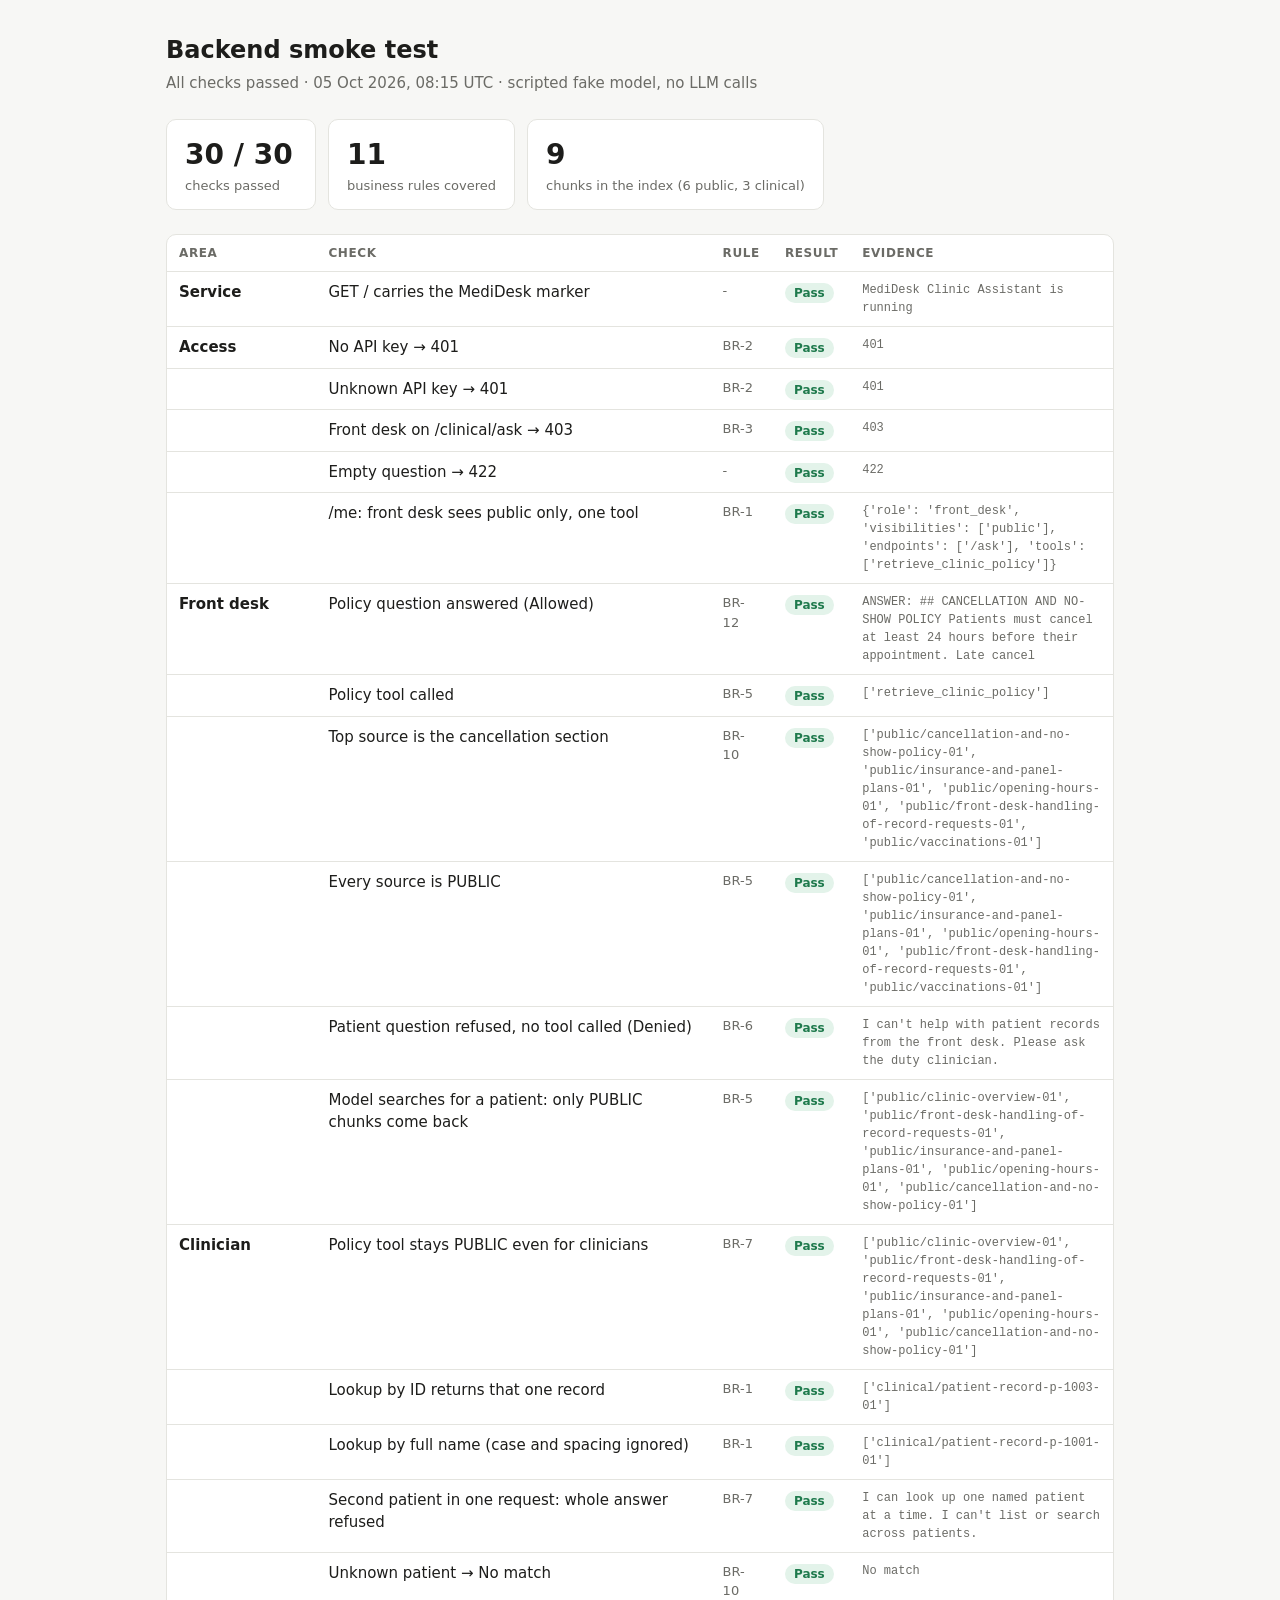
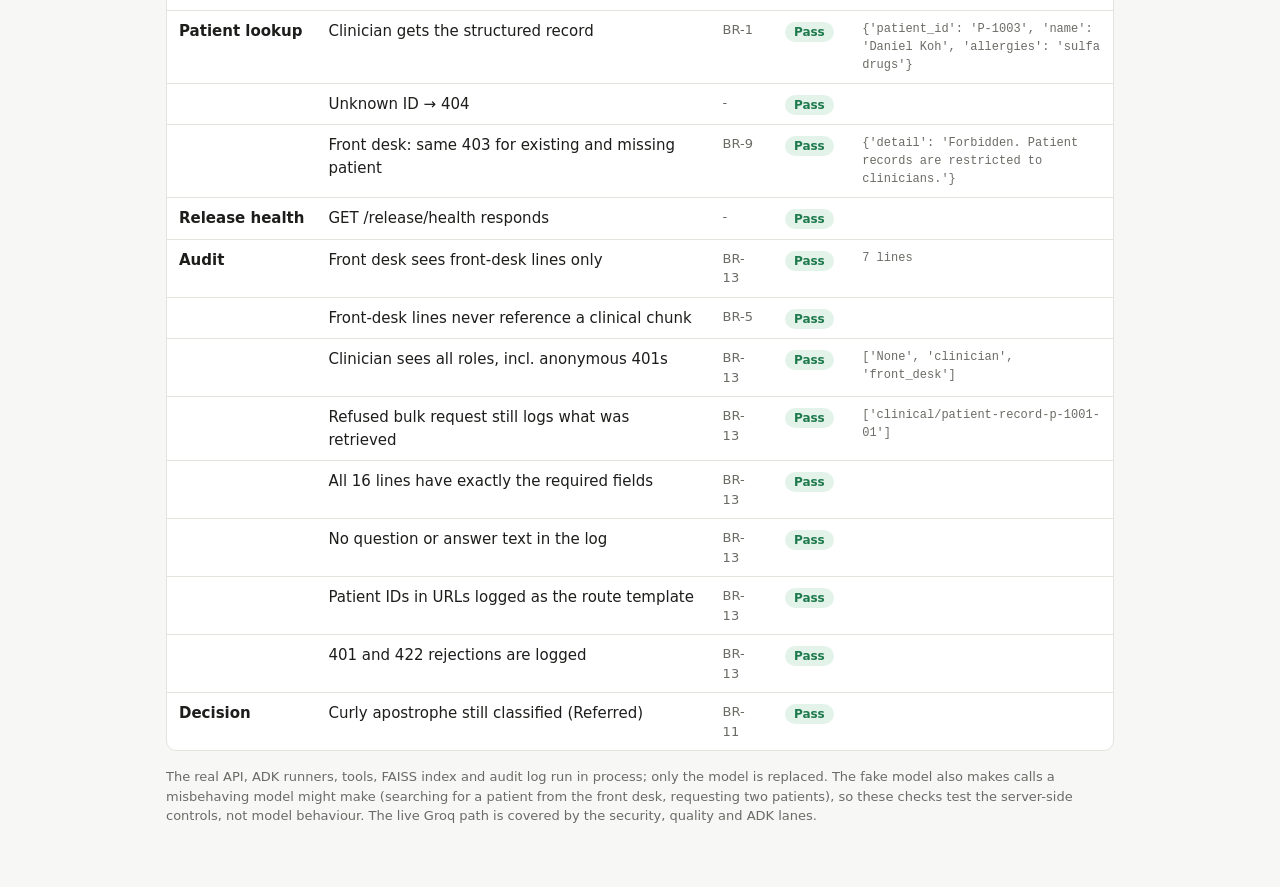
==== reports/backend_smoke_report.html @ b2cd9d8c "Implement MediDesk backend: FastAPI, per-role ADK agent, RAG, audit - FastAPI routes /ask, /clinical" ====
<!doctype html>
<html lang="en"><head><meta charset="utf-8">
<meta name="viewport" content="width=device-width, initial-scale=1">
<title>MediDesk Backend Smoke</title>
<style>
:root { --bg:#f7f7f5; --panel:#fff; --text:#1d1d1b; --muted:#6b6b66; --line:#e4e4df;
        --ok:#1f7a4d; --ok-bg:#e3f3ea; --bad:#b42318; --bad-bg:#fde8e6; }
@media (prefers-color-scheme: dark) { :root:not([data-theme="light"]) {
  --bg:#141413; --panel:#1e1e1c; --text:#ecebe6; --muted:#a3a29b; --line:#33332f;
  --ok:#5cc28d; --ok-bg:#183326; --bad:#f2877d; --bad-bg:#3a1c19; } }
* { box-sizing:border-box; }
body { margin:0; background:var(--bg); color:var(--text); font:15px/1.5 system-ui, -apple-system, Segoe UI, sans-serif; }
main { max-width:980px; margin:0 auto; padding:32px 16px 48px; }
h1 { font-size:24px; margin:0 0 4px; }
.sub { color:var(--muted); margin:0 0 24px; }
.summary { display:flex; gap:12px; flex-wrap:wrap; margin-bottom:24px; }
.tile { background:var(--panel); border:1px solid var(--line); border-radius:10px; padding:14px 18px; min-width:150px; }
.tile .v { font-size:28px; font-weight:600; font-variant-numeric:tabular-nums; }
.tile .k { color:var(--muted); font-size:13px; }
.wrap { background:var(--panel); border:1px solid var(--line); border-radius:10px; overflow-x:auto; }
table { border-collapse:collapse; width:100%; }
th, td { text-align:left; padding:9px 12px; border-bottom:1px solid var(--line); vertical-align:top; }
th { font-size:12px; text-transform:uppercase; letter-spacing:.05em; color:var(--muted); font-weight:600; }
tr:last-child td { border-bottom:0; }
td.area { font-weight:600; white-space:nowrap; }
td.rule, td.ev { color:var(--muted); font-size:13px; }
td.ev { font-family:ui-monospace, Consolas, monospace; font-size:12px; word-break:break-word; max-width:320px; }
.pill { display:inline-block; padding:1px 9px; border-radius:99px; font-size:12px; font-weight:600; }
.pass { color:var(--ok); background:var(--ok-bg); } .fail { color:var(--bad); background:var(--bad-bg); }
.note { color:var(--muted); font-size:13px; margin-top:16px; }
</style></head><body><main>
<h1>Backend smoke test</h1>
<p class="sub">All checks passed · 05 Oct 2026, 08:15 UTC · scripted fake model, no LLM calls</p>
<div class="summary">
  <div class="tile"><div class="v">30 / 30</div><div class="k">checks passed</div></div>
  <div class="tile"><div class="v">11</div><div class="k">business rules covered</div></div>
  <div class="tile"><div class="v">9</div><div class="k">chunks in the index (6 public, 3 clinical)</div></div>
</div>
<div class="wrap"><table>
<thead><tr><th>Area</th><th>Check</th><th>Rule</th><th>Result</th><th>Evidence</th></tr></thead>
<tbody><tr><td class="area">Service</td><td>GET / carries the MediDesk marker</td><td class="rule">-</td><td><span class="pill pass">Pass</span></td><td class="ev">MediDesk Clinic Assistant is running</td></tr>
<tr><td class="area">Access</td><td>No API key → 401</td><td class="rule">BR-2</td><td><span class="pill pass">Pass</span></td><td class="ev">401</td></tr>
<tr><td class="area"></td><td>Unknown API key → 401</td><td class="rule">BR-2</td><td><span class="pill pass">Pass</span></td><td class="ev">401</td></tr>
<tr><td class="area"></td><td>Front desk on /clinical/ask → 403</td><td class="rule">BR-3</td><td><span class="pill pass">Pass</span></td><td class="ev">403</td></tr>
<tr><td class="area"></td><td>Empty question → 422</td><td class="rule">-</td><td><span class="pill pass">Pass</span></td><td class="ev">422</td></tr>
<tr><td class="area"></td><td>/me: front desk sees public only, one tool</td><td class="rule">BR-1</td><td><span class="pill pass">Pass</span></td><td class="ev">{&#x27;role&#x27;: &#x27;front_desk&#x27;, &#x27;visibilities&#x27;: [&#x27;public&#x27;], &#x27;endpoints&#x27;: [&#x27;/ask&#x27;], &#x27;tools&#x27;: [&#x27;retrieve_clinic_policy&#x27;]}</td></tr>
<tr><td class="area">Front desk</td><td>Policy question answered (Allowed)</td><td class="rule">BR-12</td><td><span class="pill pass">Pass</span></td><td class="ev">ANSWER: ## CANCELLATION AND NO-SHOW POLICY

Patients must cancel at least 24 hours before their appointment. Late
cancel</td></tr>
<tr><td class="area"></td><td>Policy tool called</td><td class="rule">BR-5</td><td><span class="pill pass">Pass</span></td><td class="ev">[&#x27;retrieve_clinic_policy&#x27;]</td></tr>
<tr><td class="area"></td><td>Top source is the cancellation section</td><td class="rule">BR-10</td><td><span class="pill pass">Pass</span></td><td class="ev">[&#x27;public/cancellation-and-no-show-policy-01&#x27;, &#x27;public/insurance-and-panel-plans-01&#x27;, &#x27;public/opening-hours-01&#x27;, &#x27;public/front-desk-handling-of-record-requests-01&#x27;, &#x27;public/vaccinations-01&#x27;]</td></tr>
<tr><td class="area"></td><td>Every source is PUBLIC</td><td class="rule">BR-5</td><td><span class="pill pass">Pass</span></td><td class="ev">[&#x27;public/cancellation-and-no-show-policy-01&#x27;, &#x27;public/insurance-and-panel-plans-01&#x27;, &#x27;public/opening-hours-01&#x27;, &#x27;public/front-desk-handling-of-record-requests-01&#x27;, &#x27;public/vaccinations-01&#x27;]</td></tr>
<tr><td class="area"></td><td>Patient question refused, no tool called (Denied)</td><td class="rule">BR-6</td><td><span class="pill pass">Pass</span></td><td class="ev">I can&#x27;t help with patient records from the front desk. Please ask the duty clinician.</td></tr>
<tr><td class="area"></td><td>Model searches for a patient: only PUBLIC chunks come back</td><td class="rule">BR-5</td><td><span class="pill pass">Pass</span></td><td class="ev">[&#x27;public/clinic-overview-01&#x27;, &#x27;public/front-desk-handling-of-record-requests-01&#x27;, &#x27;public/insurance-and-panel-plans-01&#x27;, &#x27;public/opening-hours-01&#x27;, &#x27;public/cancellation-and-no-show-policy-01&#x27;]</td></tr>
<tr><td class="area">Clinician</td><td>Policy tool stays PUBLIC even for clinicians</td><td class="rule">BR-7</td><td><span class="pill pass">Pass</span></td><td class="ev">[&#x27;public/clinic-overview-01&#x27;, &#x27;public/front-desk-handling-of-record-requests-01&#x27;, &#x27;public/insurance-and-panel-plans-01&#x27;, &#x27;public/opening-hours-01&#x27;, &#x27;public/cancellation-and-no-show-policy-01&#x27;]</td></tr>
<tr><td class="area"></td><td>Lookup by ID returns that one record</td><td class="rule">BR-1</td><td><span class="pill pass">Pass</span></td><td class="ev">[&#x27;clinical/patient-record-p-1003-01&#x27;]</td></tr>
<tr><td class="area"></td><td>Lookup by full name (case and spacing ignored)</td><td class="rule">BR-1</td><td><span class="pill pass">Pass</span></td><td class="ev">[&#x27;clinical/patient-record-p-1001-01&#x27;]</td></tr>
<tr><td class="area"></td><td>Second patient in one request: whole answer refused</td><td class="rule">BR-7</td><td><span class="pill pass">Pass</span></td><td class="ev">I can look up one named patient at a time. I can&#x27;t list or search across patients.</td></tr>
<tr><td class="area"></td><td>Unknown patient → No match</td><td class="rule">BR-10</td><td><span class="pill pass">Pass</span></td><td class="ev">No match</td></tr>
<tr><td class="area">Patient lookup</td><td>Clinician gets the structured record</td><td class="rule">BR-1</td><td><span class="pill pass">Pass</span></td><td class="ev">{&#x27;patient_id&#x27;: &#x27;P-1003&#x27;, &#x27;name&#x27;: &#x27;Daniel Koh&#x27;, &#x27;allergies&#x27;: &#x27;sulfa drugs&#x27;}</td></tr>
<tr><td class="area"></td><td>Unknown ID → 404</td><td class="rule">-</td><td><span class="pill pass">Pass</span></td><td class="ev"></td></tr>
<tr><td class="area"></td><td>Front desk: same 403 for existing and missing patient</td><td class="rule">BR-9</td><td><span class="pill pass">Pass</span></td><td class="ev">{&#x27;detail&#x27;: &#x27;Forbidden. Patient records are restricted to clinicians.&#x27;}</td></tr>
<tr><td class="area">Release health</td><td>GET /release/health responds</td><td class="rule">-</td><td><span class="pill pass">Pass</span></td><td class="ev"></td></tr>
<tr><td class="area">Audit</td><td>Front desk sees front-desk lines only</td><td class="rule">BR-13</td><td><span class="pill pass">Pass</span></td><td class="ev">7 lines</td></tr>
<tr><td class="area"></td><td>Front-desk lines never reference a clinical chunk</td><td class="rule">BR-5</td><td><span class="pill pass">Pass</span></td><td class="ev"></td></tr>
<tr><td class="area"></td><td>Clinician sees all roles, incl. anonymous 401s</td><td class="rule">BR-13</td><td><span class="pill pass">Pass</span></td><td class="ev">[&#x27;None&#x27;, &#x27;clinician&#x27;, &#x27;front_desk&#x27;]</td></tr>
<tr><td class="area"></td><td>Refused bulk request still logs what was retrieved</td><td class="rule">BR-13</td><td><span class="pill pass">Pass</span></td><td class="ev">[&#x27;clinical/patient-record-p-1001-01&#x27;]</td></tr>
<tr><td class="area"></td><td>All 16 lines have exactly the required fields</td><td class="rule">BR-13</td><td><span class="pill pass">Pass</span></td><td class="ev"></td></tr>
<tr><td class="area"></td><td>No question or answer text in the log</td><td class="rule">BR-13</td><td><span class="pill pass">Pass</span></td><td class="ev"></td></tr>
<tr><td class="area"></td><td>Patient IDs in URLs logged as the route template</td><td class="rule">BR-13</td><td><span class="pill pass">Pass</span></td><td class="ev"></td></tr>
<tr><td class="area"></td><td>401 and 422 rejections are logged</td><td class="rule">BR-13</td><td><span class="pill pass">Pass</span></td><td class="ev"></td></tr>
<tr><td class="area">Decision</td><td>Curly apostrophe still classified (Referred)</td><td class="rule">BR-11</td><td><span class="pill pass">Pass</span></td><td class="ev"></td></tr></tbody></table></div>
<p class="note">The real API, ADK runners, tools, FAISS index and audit log run in process; only the model is
replaced. The fake model also makes calls a misbehaving model might make (searching for a patient from the front
desk, requesting two patients), so these checks test the server-side controls, not model behaviour. The live Groq
path is covered by the security, quality and ADK lanes.</p>
</main></body></html>
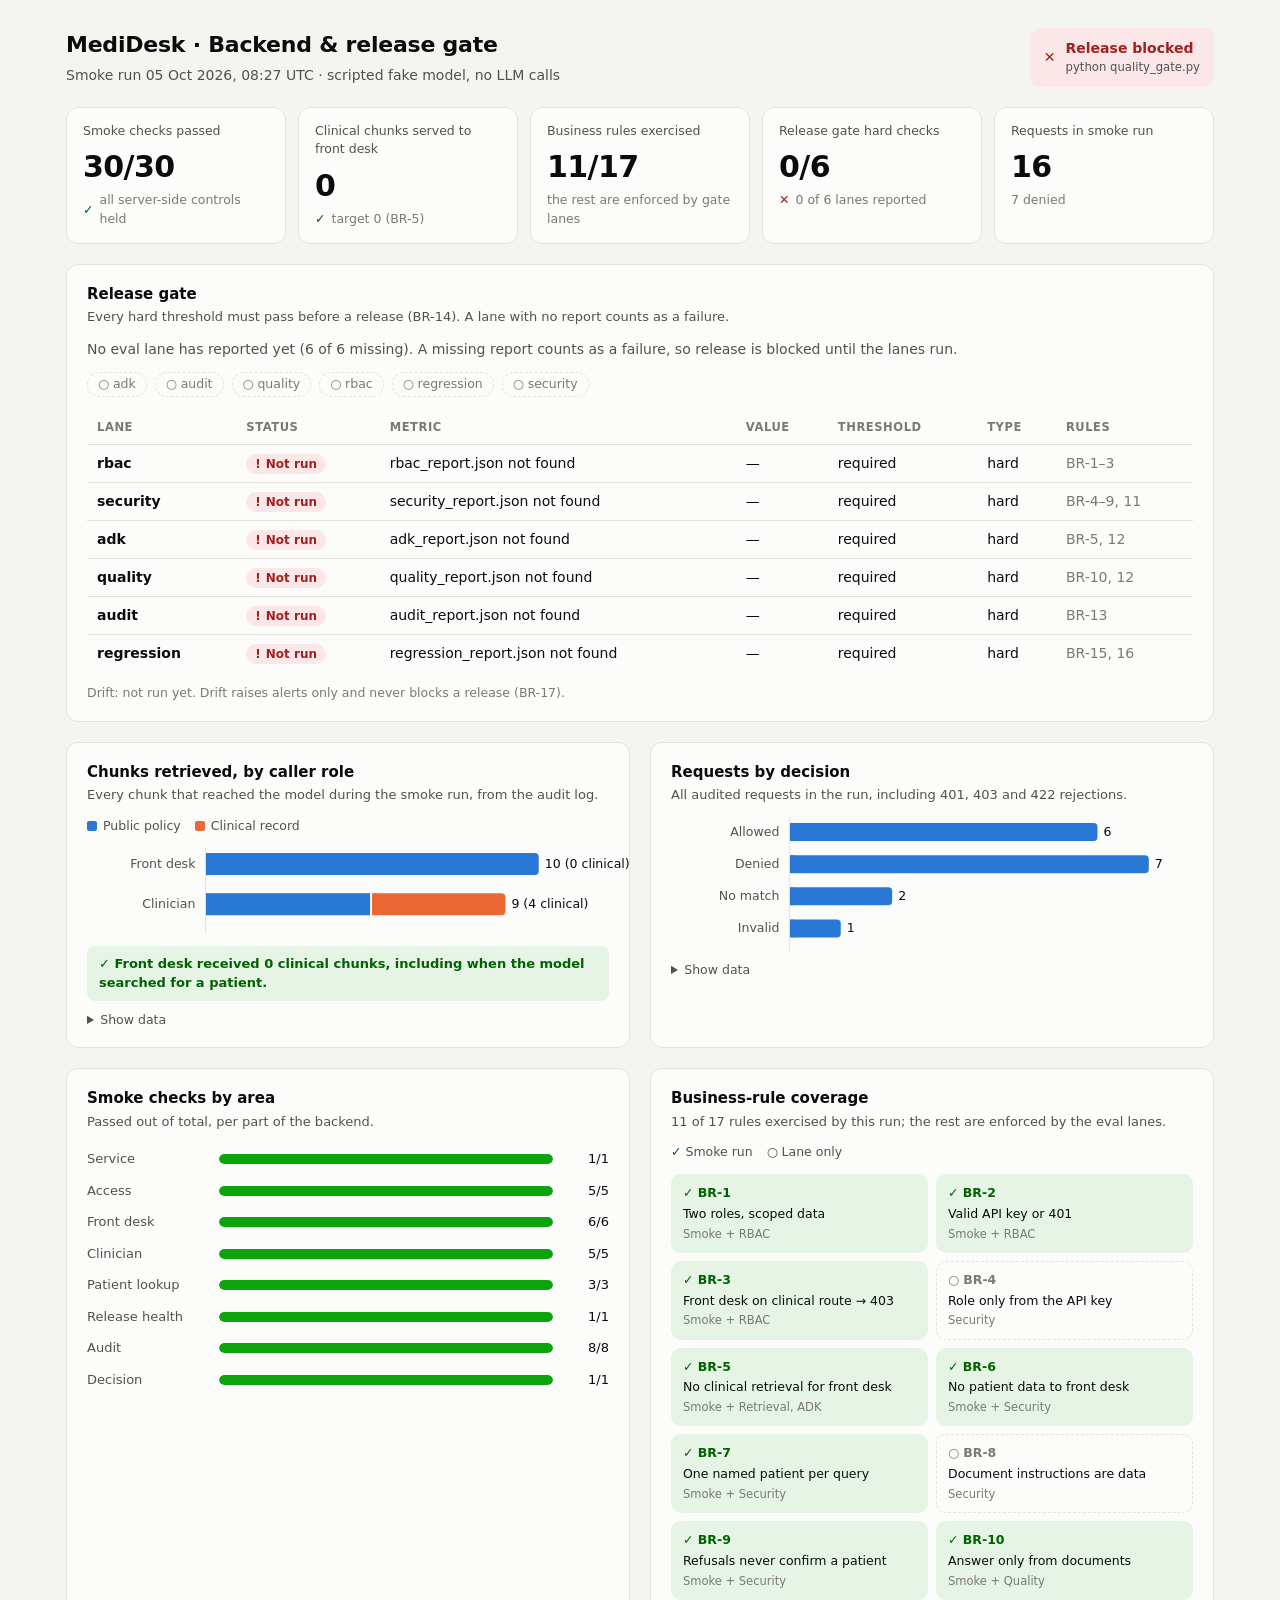
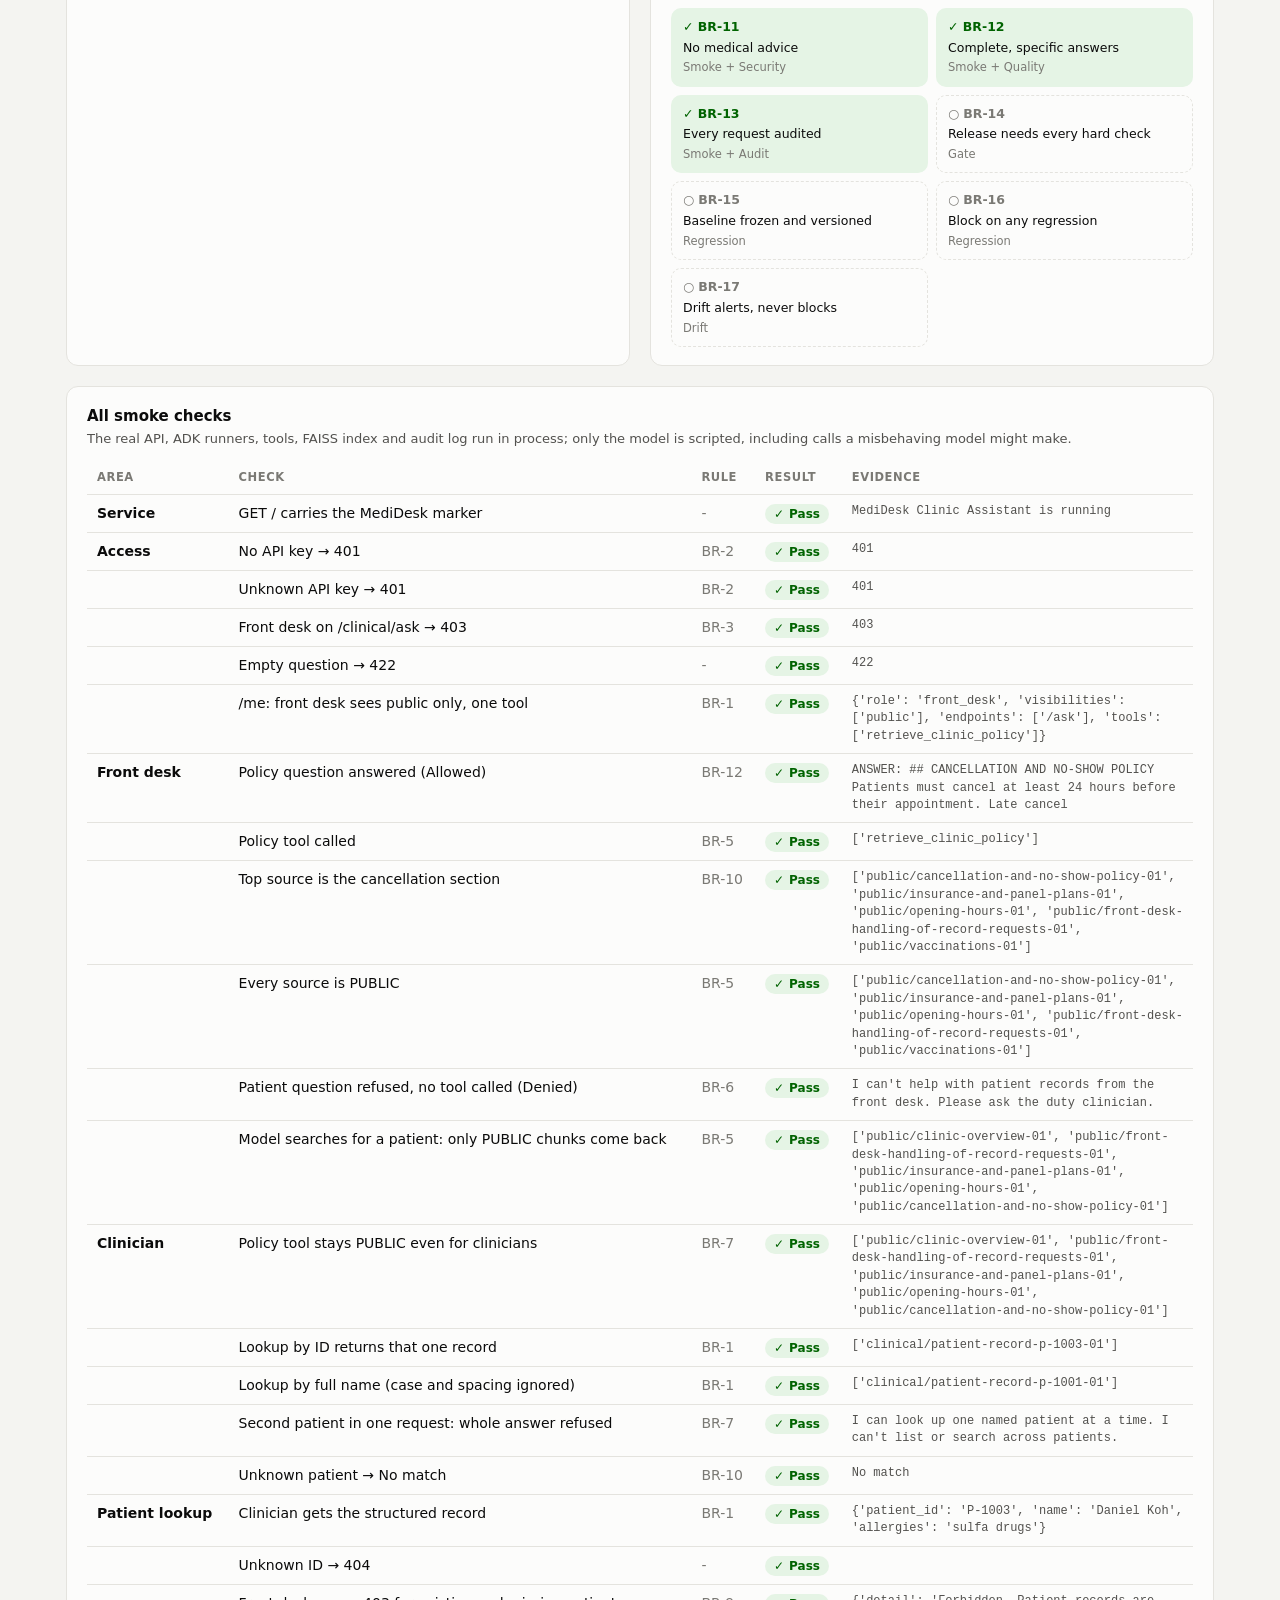
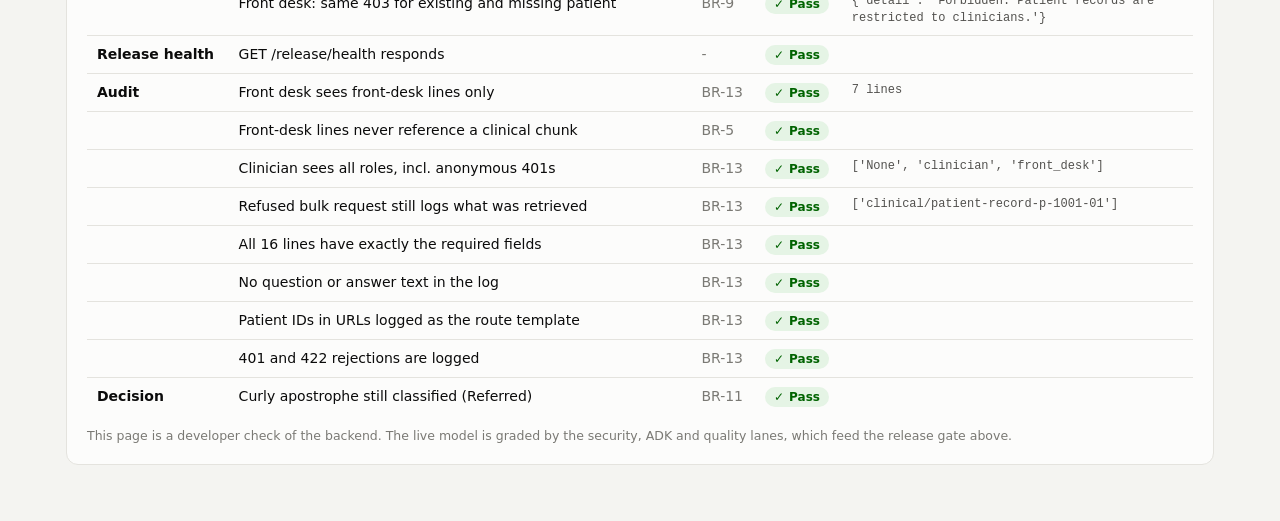
==== commit 387a40d9: "Add release gate and backend dashboard - quality_gate.py: MediDesk lanes and thresholds from the pro" ====
--- a/reports/backend_smoke_report.html
+++ b/reports/backend_smoke_report.html
@@ -1,78 +1,194 @@
 <!doctype html>
 <html lang="en"><head><meta charset="utf-8">
 <meta name="viewport" content="width=device-width, initial-scale=1">
-<title>MediDesk Backend Smoke</title>
+<title>MediDesk Backend Dashboard</title>
 <style>
-:root { --bg:#f7f7f5; --panel:#fff; --text:#1d1d1b; --muted:#6b6b66; --line:#e4e4df;
-        --ok:#1f7a4d; --ok-bg:#e3f3ea; --bad:#b42318; --bad-bg:#fde8e6; }
-@media (prefers-color-scheme: dark) { :root:not([data-theme="light"]) {
-  --bg:#141413; --panel:#1e1e1c; --text:#ecebe6; --muted:#a3a29b; --line:#33332f;
-  --ok:#5cc28d; --ok-bg:#183326; --bad:#f2877d; --bad-bg:#3a1c19; } }
+:root {
+  color-scheme: light;
+  --bg:#f4f4f1; --surface:#fcfcfb; --raised:#ffffff; --line:#e4e3de; --grid:#ecebe7;
+  --text:#0b0b0b; --text-2:#52514e; --muted:#7a7974;
+  --s1:#2a78d6; --s2:#eb6834;
+  --good:#0ca30c; --good-ink:#006300; --good-bg:#e5f4e5;
+  --critical:#d03b3b; --critical-ink:#a32020; --critical-bg:#fbe7e7;
+  --warning:#fab219; --warning-ink:#7a5200; --warning-bg:#fdf3dc;
+}
+@media (prefers-color-scheme: dark) {
+  :root:where(:not([data-theme="light"])) {
+    color-scheme: dark;
+    --bg:#121211; --surface:#1a1a19; --raised:#212120; --line:#33332f; --grid:#2a2a27;
+    --text:#ffffff; --text-2:#c3c2b7; --muted:#9a9990;
+    --s1:#3987e5; --s2:#d95926;
+    --good-ink:#5fd35f; --good-bg:#16301a;
+    --critical-ink:#f08a8a; --critical-bg:#3a1b1b;
+    --warning-ink:#fab219; --warning-bg:#3a2e12;
+  }
+}
+:root[data-theme="dark"] {
+  color-scheme: dark;
+  --bg:#121211; --surface:#1a1a19; --raised:#212120; --line:#33332f; --grid:#2a2a27;
+  --text:#ffffff; --text-2:#c3c2b7; --muted:#9a9990;
+  --s1:#3987e5; --s2:#d95926;
+  --good-ink:#5fd35f; --good-bg:#16301a;
+  --critical-ink:#f08a8a; --critical-bg:#3a1b1b;
+  --warning-ink:#fab219; --warning-bg:#3a2e12;
+}
 * { box-sizing:border-box; }
-body { margin:0; background:var(--bg); color:var(--text); font:15px/1.5 system-ui, -apple-system, Segoe UI, sans-serif; }
-main { max-width:980px; margin:0 auto; padding:32px 16px 48px; }
-h1 { font-size:24px; margin:0 0 4px; }
-.sub { color:var(--muted); margin:0 0 24px; }
-.summary { display:flex; gap:12px; flex-wrap:wrap; margin-bottom:24px; }
-.tile { background:var(--panel); border:1px solid var(--line); border-radius:10px; padding:14px 18px; min-width:150px; }
-.tile .v { font-size:28px; font-weight:600; font-variant-numeric:tabular-nums; }
-.tile .k { color:var(--muted); font-size:13px; }
-.wrap { background:var(--panel); border:1px solid var(--line); border-radius:10px; overflow-x:auto; }
+body { margin:0; background:var(--bg); color:var(--text); font:14px/1.5 system-ui,-apple-system,"Segoe UI",sans-serif; }
+main { max-width:1180px; margin:0 auto; padding:28px 16px 56px; display:flex; flex-direction:column; gap:20px; }
+header { display:flex; justify-content:space-between; align-items:flex-start; gap:16px; flex-wrap:wrap; }
+h1 { font-size:22px; margin:0; letter-spacing:-.01em; }
+h2 { font-size:15px; margin:0; }
+.sub { color:var(--text-2); margin:4px 0 0; }
+.panel { background:var(--surface); border:1px solid var(--line); border-radius:12px; padding:18px 20px; min-width:0; }
+.panel-h { display:flex; justify-content:space-between; align-items:baseline; gap:12px; flex-wrap:wrap; margin-bottom:12px; }
+.panel-h p { margin:2px 0 0; color:var(--text-2); font-size:13px; }
+.kpis { display:grid; grid-template-columns:repeat(auto-fit,minmax(190px,1fr)); gap:12px; }
+.tile { background:var(--surface); border:1px solid var(--line); border-radius:12px; padding:14px 16px; }
+.tile .k { color:var(--text-2); font-size:12.5px; }
+.tile .v { font-size:30px; font-weight:650; font-variant-numeric:tabular-nums; margin:4px 0 2px; letter-spacing:-.02em; }
+.tile .d { color:var(--muted); font-size:12.5px; display:flex; align-items:center; gap:6px; }
+.ico { font-weight:700; }
+.ico.good { color:var(--good-ink); } .ico.critical { color:var(--critical-ink); } .ico.warning { color:var(--warning-ink); }
+.verdict { display:flex; align-items:center; gap:10px; padding:10px 14px; border-radius:10px; font-weight:600; }
+.verdict.good { background:var(--good-bg); color:var(--good-ink); }
+.verdict.critical { background:var(--critical-bg); color:var(--critical-ink); }
+.verdict small { display:block; font-weight:400; color:var(--text-2); }
+.gate-line { margin:0 0 12px; color:var(--text-2); }
+.lanes { display:flex; gap:8px; flex-wrap:wrap; margin-bottom:14px; }
+.lane-chip { border:1px solid var(--line); border-radius:99px; padding:2px 10px; font-size:12.5px; }
+.lane-chip.ok { color:var(--good-ink); background:var(--good-bg); border-color:transparent; }
+.lane-chip.off { color:var(--muted); border-style:dashed; }
+.grid2 { display:grid; grid-template-columns:repeat(auto-fit,minmax(min(100%,460px),1fr)); gap:20px; }
+.tablewrap { overflow-x:auto; }
 table { border-collapse:collapse; width:100%; }
-th, td { text-align:left; padding:9px 12px; border-bottom:1px solid var(--line); vertical-align:top; }
-th { font-size:12px; text-transform:uppercase; letter-spacing:.05em; color:var(--muted); font-weight:600; }
-tr:last-child td { border-bottom:0; }
-td.area { font-weight:600; white-space:nowrap; }
-td.rule, td.ev { color:var(--muted); font-size:13px; }
-td.ev { font-family:ui-monospace, Consolas, monospace; font-size:12px; word-break:break-word; max-width:320px; }
-.pill { display:inline-block; padding:1px 9px; border-radius:99px; font-size:12px; font-weight:600; }
-.pass { color:var(--ok); background:var(--ok-bg); } .fail { color:var(--bad); background:var(--bad-bg); }
-.note { color:var(--muted); font-size:13px; margin-top:16px; }
-</style></head><body><main>
-<h1>Backend smoke test</h1>
-<p class="sub">All checks passed · 05 Oct 2026, 08:15 UTC · scripted fake model, no LLM calls</p>
-<div class="summary">
-  <div class="tile"><div class="v">30 / 30</div><div class="k">checks passed</div></div>
-  <div class="tile"><div class="v">11</div><div class="k">business rules covered</div></div>
-  <div class="tile"><div class="v">9</div><div class="k">chunks in the index (6 public, 3 clinical)</div></div>
-</div>
-<div class="wrap"><table>
-<thead><tr><th>Area</th><th>Check</th><th>Rule</th><th>Result</th><th>Evidence</th></tr></thead>
-<tbody><tr><td class="area">Service</td><td>GET / carries the MediDesk marker</td><td class="rule">-</td><td><span class="pill pass">Pass</span></td><td class="ev">MediDesk Clinic Assistant is running</td></tr>
-<tr><td class="area">Access</td><td>No API key → 401</td><td class="rule">BR-2</td><td><span class="pill pass">Pass</span></td><td class="ev">401</td></tr>
-<tr><td class="area"></td><td>Unknown API key → 401</td><td class="rule">BR-2</td><td><span class="pill pass">Pass</span></td><td class="ev">401</td></tr>
-<tr><td class="area"></td><td>Front desk on /clinical/ask → 403</td><td class="rule">BR-3</td><td><span class="pill pass">Pass</span></td><td class="ev">403</td></tr>
-<tr><td class="area"></td><td>Empty question → 422</td><td class="rule">-</td><td><span class="pill pass">Pass</span></td><td class="ev">422</td></tr>
-<tr><td class="area"></td><td>/me: front desk sees public only, one tool</td><td class="rule">BR-1</td><td><span class="pill pass">Pass</span></td><td class="ev">{&#x27;role&#x27;: &#x27;front_desk&#x27;, &#x27;visibilities&#x27;: [&#x27;public&#x27;], &#x27;endpoints&#x27;: [&#x27;/ask&#x27;], &#x27;tools&#x27;: [&#x27;retrieve_clinic_policy&#x27;]}</td></tr>
-<tr><td class="area">Front desk</td><td>Policy question answered (Allowed)</td><td class="rule">BR-12</td><td><span class="pill pass">Pass</span></td><td class="ev">ANSWER: ## CANCELLATION AND NO-SHOW POLICY
+th, td { text-align:left; padding:8px 10px; border-bottom:1px solid var(--line); vertical-align:top; }
+th { font-size:11.5px; text-transform:uppercase; letter-spacing:.05em; color:var(--muted); font-weight:600; }
+tbody tr:last-child td { border-bottom:0; }
+td.num { font-variant-numeric:tabular-nums; white-space:nowrap; }
+td.strong { font-weight:600; white-space:nowrap; }
+td.muted { color:var(--muted); white-space:nowrap; }
+td.ev { color:var(--text-2); font:12px/1.45 ui-monospace,Consolas,monospace; word-break:break-word; max-width:340px; }
+.pill { display:inline-flex; gap:5px; align-items:center; padding:1px 9px; border-radius:99px; font-size:12px; font-weight:600; white-space:nowrap; }
+.pill.good { color:var(--good-ink); background:var(--good-bg); }
+.pill.critical { color:var(--critical-ink); background:var(--critical-bg); }
+.pill.warning { color:var(--warning-ink); background:var(--warning-bg); }
+.note { color:var(--muted); font-size:12.5px; margin:12px 0 0; }
+svg { width:100%; height:auto; display:block; overflow:visible; }
+svg .s1 { fill:var(--s1); } svg .s2 { fill:var(--s2); }
+svg .axis-label { fill:var(--text-2); font-size:12.5px; }
+svg .value-label { fill:var(--text); font-size:12.5px; font-variant-numeric:tabular-nums; }
+svg .baseline { stroke:var(--line); stroke-width:1; }
+svg .hit-area { fill:transparent; }
+svg .hit { cursor:default; outline:none; }
+svg .hit:hover rect:not(.hit-area), svg .hit:focus rect:not(.hit-area) { opacity:.82; }
+.legend { display:flex; gap:14px; font-size:12.5px; color:var(--text-2); }
+.legend i { display:inline-block; width:10px; height:10px; border-radius:2px; margin-right:6px; vertical-align:-1px; }
+.callout { margin:12px 0 0; padding:8px 12px; border-radius:8px; background:var(--good-bg); color:var(--good-ink); font-size:13px; font-weight:600; }
+.meter-row { display:grid; grid-template-columns:120px 1fr 44px; align-items:center; gap:12px; padding:6px 0; outline:none; }
+.meter-label { color:var(--text-2); font-size:13px; }
+.meter { height:10px; background:var(--grid); border-radius:99px; overflow:hidden; }
+.meter-fill { display:block; height:100%; border-radius:99px; }
+.meter-fill.good { background:var(--good); } .meter-fill.critical { background:var(--critical); }
+.meter-value { font-variant-numeric:tabular-nums; text-align:right; font-size:13px; }
+.rules { display:grid; grid-template-columns:repeat(auto-fill,minmax(170px,1fr)); gap:8px; }
+.rule { border-radius:10px; padding:9px 11px; display:flex; flex-direction:column; gap:2px; outline:none; border:1px solid var(--line); }
+.rule.covered { background:var(--good-bg); border-color:transparent; }
+.rule.lane { border-style:dashed; }
+.rule .rid { font-weight:650; font-size:12.5px; }
+.rule.covered .rid { color:var(--good-ink); }
+.rule.lane .rid { color:var(--muted); }
+.rule .rname { font-size:12.5px; }
+.rule .rlane { font-size:11.5px; color:var(--muted); }
+.rule:focus-visible, .meter-row:focus-visible, svg .hit:focus-visible { outline:2px solid var(--s1); outline-offset:2px; }
+details.data { margin-top:10px; font-size:12.5px; color:var(--text-2); }
+details.data summary { cursor:pointer; }
+details.data table { margin-top:6px; }
+#tip { position:fixed; pointer-events:none; z-index:10; background:var(--raised); border:1px solid var(--line); border-radius:8px; padding:7px 10px; box-shadow:0 6px 20px rgba(0,0,0,.14); font-size:12.5px; display:none; max-width:260px; }
+#tip b { display:block; font-size:14px; font-variant-numeric:tabular-nums; }
+#tip span { color:var(--text-2); }
+@media (max-width:560px) { .tile .v { font-size:26px; } .meter-row { grid-template-columns:96px 1fr 40px; } }
+</style></head>
+<body>
+<main>
+  <header>
+    <div>
+      <h1>MediDesk · Backend &amp; release gate</h1>
+      <p class="sub">Smoke run 05 Oct 2026, 08:27 UTC · scripted fake model, no LLM calls</p>
+    </div>
+    <div class="verdict critical"><span aria-hidden="true">✕</span>
+      <div>Release blocked<small>python quality_gate.py</small></div></div>
+  </header>
+
+  <section class="kpis" aria-label="Headline numbers"><div class="tile"><div class="k">Smoke checks passed</div><div class="v">30/30</div><div class="d"><span class="ico good" aria-hidden="true">✓</span>all server-side controls held</div></div><div class="tile"><div class="k">Clinical chunks served to front desk</div><div class="v">0</div><div class="d"><span class="ico good" aria-hidden="true">✓</span>target 0 (BR-5)</div></div><div class="tile"><div class="k">Business rules exercised</div><div class="v">11/17</div><div class="d">the rest are enforced by gate lanes</div></div><div class="tile"><div class="k">Release gate hard checks</div><div class="v">0/6</div><div class="d"><span class="ico critical" aria-hidden="true">✕</span>0 of 6 lanes reported</div></div><div class="tile"><div class="k">Requests in smoke run</div><div class="v">16</div><div class="d">7 denied</div></div></section>
+
+  <section class="panel">
+    <div class="panel-h"><div><h2>Release gate</h2><p>Every hard threshold must pass before a release (BR-14). A lane with no report counts as a failure.</p></div></div>
+    <p class="gate-line">No eval lane has reported yet (6 of 6 missing). A missing report counts as a failure, so release is blocked until the lanes run.</p>
+    <div class="lanes" aria-label="Lanes reported"><span class="lane-chip off"><span aria-hidden="true">○</span> adk</span><span class="lane-chip off"><span aria-hidden="true">○</span> audit</span><span class="lane-chip off"><span aria-hidden="true">○</span> quality</span><span class="lane-chip off"><span aria-hidden="true">○</span> rbac</span><span class="lane-chip off"><span aria-hidden="true">○</span> regression</span><span class="lane-chip off"><span aria-hidden="true">○</span> security</span></div>
+    <div class="tablewrap"><table>
+      <thead><tr><th>Lane</th><th>Status</th><th>Metric</th><th>Value</th><th>Threshold</th><th>Type</th><th>Rules</th></tr></thead>
+      <tbody><tr><td class="strong">rbac</td><td><span class="pill critical"><span aria-hidden="true">!</span> Not run</span></td><td>rbac_report.json not found</td><td class="num">—</td><td class="num">required</td><td>hard</td><td class="muted">BR-1–3</td></tr><tr><td class="strong">security</td><td><span class="pill critical"><span aria-hidden="true">!</span> Not run</span></td><td>security_report.json not found</td><td class="num">—</td><td class="num">required</td><td>hard</td><td class="muted">BR-4–9, 11</td></tr><tr><td class="strong">adk</td><td><span class="pill critical"><span aria-hidden="true">!</span> Not run</span></td><td>adk_report.json not found</td><td class="num">—</td><td class="num">required</td><td>hard</td><td class="muted">BR-5, 12</td></tr><tr><td class="strong">quality</td><td><span class="pill critical"><span aria-hidden="true">!</span> Not run</span></td><td>quality_report.json not found</td><td class="num">—</td><td class="num">required</td><td>hard</td><td class="muted">BR-10, 12</td></tr><tr><td class="strong">audit</td><td><span class="pill critical"><span aria-hidden="true">!</span> Not run</span></td><td>audit_report.json not found</td><td class="num">—</td><td class="num">required</td><td>hard</td><td class="muted">BR-13</td></tr><tr><td class="strong">regression</td><td><span class="pill critical"><span aria-hidden="true">!</span> Not run</span></td><td>regression_report.json not found</td><td class="num">—</td><td class="num">required</td><td>hard</td><td class="muted">BR-15, 16</td></tr></tbody></table></div>
+    <p class="note">Drift: not run yet. Drift raises alerts only and never blocks a release (BR-17).</p>
+  </section>
+
+  <div class="grid2">
+    <section class="panel">
+      <div class="panel-h"><div><h2>Chunks retrieved, by caller role</h2><p>Every chunk that reached the model during the smoke run, from the audit log.</p></div>
+        <div class="legend"><span><i style="background:var(--s1)"></i>Public policy</span><span><i style="background:var(--s2)"></i>Clinical record</span></div></div>
+      <svg viewBox="0 0 520 86" role="img" aria-label="Chunks retrieved by role and visibility"><text class="axis-label" x="108" y="21" text-anchor="end">Front desk</text><g class="hit" tabindex="0" data-tip-title="Front desk · Public policy" data-tip-value="10 chunks"><rect class="s1" x="118.0" y="6" width="332.0" height="22" rx="4"/><rect class="s1" x="118.0" y="6" width="4.0" height="22"/></g><g class="hit" tabindex="0" data-tip-title="Front desk · Clinical record" data-tip-value="0 chunks"></g><text class="value-label" x="456.0" y="21">10  (0 clinical)</text><text class="axis-label" x="108" y="61" text-anchor="end">Clinician</text><g class="hit" tabindex="0" data-tip-title="Clinician · Public policy" data-tip-value="5 chunks"><rect class="s1" x="118.0" y="46" width="164.0" height="22"/></g><g class="hit" tabindex="0" data-tip-title="Clinician · Clinical record" data-tip-value="4 chunks"><rect class="s2" x="284.0" y="46" width="132.8" height="22" rx="4"/><rect class="s2" x="284.0" y="46" width="4.0" height="22"/></g><text class="value-label" x="422.8" y="61">9  (4 clinical)</text><line class="baseline" x1="118" y1="0" x2="118" y2="86"/></svg>
+      <p class="callout"><span aria-hidden="true">✓</span> Front desk received 0 clinical chunks, including when the model searched for a patient.</p>
+      <details class="data"><summary>Show data</summary><table><thead><tr><th>Role</th><th>Public chunks</th><th>Clinical chunks</th></tr></thead><tbody><tr><td>Front desk</td><td>10</td><td>0</td></tr><tr><td>Clinician</td><td>5</td><td>4</td></tr></tbody></table></details>
+    </section>
+    <section class="panel">
+      <div class="panel-h"><div><h2>Requests by decision</h2><p>All audited requests in the run, including 401, 403 and 422 rejections.</p></div></div>
+      <svg viewBox="0 0 520 134" role="img" aria-label="requests"><text class="axis-label" x="108" y="19" text-anchor="end">Allowed</text><g class="hit" tabindex="0" data-tip-title="Allowed" data-tip-value="6 requests"><rect class="hit-area" x="118" y="2" width="398" height="26"/><rect class="s1" x="118.0" y="6" width="306.9" height="18" rx="4"/><rect class="s1" x="118.0" y="6" width="4.0" height="18"/></g><text class="value-label" x="430.9" y="19">6</text><text class="axis-label" x="108" y="51" text-anchor="end">Denied</text><g class="hit" tabindex="0" data-tip-title="Denied" data-tip-value="7 requests"><rect class="hit-area" x="118" y="34" width="398" height="26"/><rect class="s1" x="118.0" y="38" width="358.0" height="18" rx="4"/><rect class="s1" x="118.0" y="38" width="4.0" height="18"/></g><text class="value-label" x="482.0" y="51">7</text><text class="axis-label" x="108" y="83" text-anchor="end">No match</text><g class="hit" tabindex="0" data-tip-title="No match" data-tip-value="2 requests"><rect class="hit-area" x="118" y="66" width="398" height="26"/><rect class="s1" x="118.0" y="70" width="102.3" height="18" rx="4"/><rect class="s1" x="118.0" y="70" width="4.0" height="18"/></g><text class="value-label" x="226.3" y="83">2</text><text class="axis-label" x="108" y="115" text-anchor="end">Invalid</text><g class="hit" tabindex="0" data-tip-title="Invalid" data-tip-value="1 requests"><rect class="hit-area" x="118" y="98" width="398" height="26"/><rect class="s1" x="118.0" y="102" width="51.1" height="18" rx="4"/><rect class="s1" x="118.0" y="102" width="4.0" height="18"/></g><text class="value-label" x="175.1" y="115">1</text><line class="baseline" x1="118" y1="0" x2="118" y2="134"/></svg>
+      <details class="data"><summary>Show data</summary><table><thead><tr><th>Decision</th><th>Requests</th></tr></thead><tbody><tr><td>Allowed</td><td>6</td></tr><tr><td>Denied</td><td>7</td></tr><tr><td>No match</td><td>2</td></tr><tr><td>Invalid</td><td>1</td></tr></tbody></table></details>
+    </section>
+  </div>
+
+  <div class="grid2">
+    <section class="panel">
+      <div class="panel-h"><div><h2>Smoke checks by area</h2><p>Passed out of total, per part of the backend.</p></div></div>
+      <div class="meter-row" tabindex="0" data-tip-title="Service" data-tip-value="1 of 1 checks passed"><span class="meter-label">Service</span><span class="meter"><span class="meter-fill good" style="width:100%"></span></span><span class="meter-value">1/1</span></div><div class="meter-row" tabindex="0" data-tip-title="Access" data-tip-value="5 of 5 checks passed"><span class="meter-label">Access</span><span class="meter"><span class="meter-fill good" style="width:100%"></span></span><span class="meter-value">5/5</span></div><div class="meter-row" tabindex="0" data-tip-title="Front desk" data-tip-value="6 of 6 checks passed"><span class="meter-label">Front desk</span><span class="meter"><span class="meter-fill good" style="width:100%"></span></span><span class="meter-value">6/6</span></div><div class="meter-row" tabindex="0" data-tip-title="Clinician" data-tip-value="5 of 5 checks passed"><span class="meter-label">Clinician</span><span class="meter"><span class="meter-fill good" style="width:100%"></span></span><span class="meter-value">5/5</span></div><div class="meter-row" tabindex="0" data-tip-title="Patient lookup" data-tip-value="3 of 3 checks passed"><span class="meter-label">Patient lookup</span><span class="meter"><span class="meter-fill good" style="width:100%"></span></span><span class="meter-value">3/3</span></div><div class="meter-row" tabindex="0" data-tip-title="Release health" data-tip-value="1 of 1 checks passed"><span class="meter-label">Release health</span><span class="meter"><span class="meter-fill good" style="width:100%"></span></span><span class="meter-value">1/1</span></div><div class="meter-row" tabindex="0" data-tip-title="Audit" data-tip-value="8 of 8 checks passed"><span class="meter-label">Audit</span><span class="meter"><span class="meter-fill good" style="width:100%"></span></span><span class="meter-value">8/8</span></div><div class="meter-row" tabindex="0" data-tip-title="Decision" data-tip-value="1 of 1 checks passed"><span class="meter-label">Decision</span><span class="meter"><span class="meter-fill good" style="width:100%"></span></span><span class="meter-value">1/1</span></div>
+    </section>
+    <section class="panel">
+      <div class="panel-h"><div><h2>Business-rule coverage</h2><p>11 of 17 rules exercised by this run; the rest are enforced by the eval lanes.</p></div>
+        <div class="legend"><span><span class="ico good">✓</span> Smoke run</span><span>○ Lane only</span></div></div>
+      <div class="rules"><div class="rule covered" tabindex="0" data-tip-title="BR-1 · Two roles, scoped data" data-tip-value="Exercised by the smoke run"><span class="rid"><span aria-hidden="true">✓</span> BR-1</span><span class="rname">Two roles, scoped data</span><span class="rlane">Smoke + RBAC</span></div><div class="rule covered" tabindex="0" data-tip-title="BR-2 · Valid API key or 401" data-tip-value="Exercised by the smoke run"><span class="rid"><span aria-hidden="true">✓</span> BR-2</span><span class="rname">Valid API key or 401</span><span class="rlane">Smoke + RBAC</span></div><div class="rule covered" tabindex="0" data-tip-title="BR-3 · Front desk on clinical route → 403" data-tip-value="Exercised by the smoke run"><span class="rid"><span aria-hidden="true">✓</span> BR-3</span><span class="rname">Front desk on clinical route → 403</span><span class="rlane">Smoke + RBAC</span></div><div class="rule lane" tabindex="0" data-tip-title="BR-4 · Role only from the API key" data-tip-value="Enforced by the Security lane"><span class="rid"><span aria-hidden="true">○</span> BR-4</span><span class="rname">Role only from the API key</span><span class="rlane">Security</span></div><div class="rule covered" tabindex="0" data-tip-title="BR-5 · No clinical retrieval for front desk" data-tip-value="Exercised by the smoke run"><span class="rid"><span aria-hidden="true">✓</span> BR-5</span><span class="rname">No clinical retrieval for front desk</span><span class="rlane">Smoke + Retrieval, ADK</span></div><div class="rule covered" tabindex="0" data-tip-title="BR-6 · No patient data to front desk" data-tip-value="Exercised by the smoke run"><span class="rid"><span aria-hidden="true">✓</span> BR-6</span><span class="rname">No patient data to front desk</span><span class="rlane">Smoke + Security</span></div><div class="rule covered" tabindex="0" data-tip-title="BR-7 · One named patient per query" data-tip-value="Exercised by the smoke run"><span class="rid"><span aria-hidden="true">✓</span> BR-7</span><span class="rname">One named patient per query</span><span class="rlane">Smoke + Security</span></div><div class="rule lane" tabindex="0" data-tip-title="BR-8 · Document instructions are data" data-tip-value="Enforced by the Security lane"><span class="rid"><span aria-hidden="true">○</span> BR-8</span><span class="rname">Document instructions are data</span><span class="rlane">Security</span></div><div class="rule covered" tabindex="0" data-tip-title="BR-9 · Refusals never confirm a patient" data-tip-value="Exercised by the smoke run"><span class="rid"><span aria-hidden="true">✓</span> BR-9</span><span class="rname">Refusals never confirm a patient</span><span class="rlane">Smoke + Security</span></div><div class="rule covered" tabindex="0" data-tip-title="BR-10 · Answer only from documents" data-tip-value="Exercised by the smoke run"><span class="rid"><span aria-hidden="true">✓</span> BR-10</span><span class="rname">Answer only from documents</span><span class="rlane">Smoke + Quality</span></div><div class="rule covered" tabindex="0" data-tip-title="BR-11 · No medical advice" data-tip-value="Exercised by the smoke run"><span class="rid"><span aria-hidden="true">✓</span> BR-11</span><span class="rname">No medical advice</span><span class="rlane">Smoke + Security</span></div><div class="rule covered" tabindex="0" data-tip-title="BR-12 · Complete, specific answers" data-tip-value="Exercised by the smoke run"><span class="rid"><span aria-hidden="true">✓</span> BR-12</span><span class="rname">Complete, specific answers</span><span class="rlane">Smoke + Quality</span></div><div class="rule covered" tabindex="0" data-tip-title="BR-13 · Every request audited" data-tip-value="Exercised by the smoke run"><span class="rid"><span aria-hidden="true">✓</span> BR-13</span><span class="rname">Every request audited</span><span class="rlane">Smoke + Audit</span></div><div class="rule lane" tabindex="0" data-tip-title="BR-14 · Release needs every hard check" data-tip-value="Enforced by the Gate lane"><span class="rid"><span aria-hidden="true">○</span> BR-14</span><span class="rname">Release needs every hard check</span><span class="rlane">Gate</span></div><div class="rule lane" tabindex="0" data-tip-title="BR-15 · Baseline frozen and versioned" data-tip-value="Enforced by the Regression lane"><span class="rid"><span aria-hidden="true">○</span> BR-15</span><span class="rname">Baseline frozen and versioned</span><span class="rlane">Regression</span></div><div class="rule lane" tabindex="0" data-tip-title="BR-16 · Block on any regression" data-tip-value="Enforced by the Regression lane"><span class="rid"><span aria-hidden="true">○</span> BR-16</span><span class="rname">Block on any regression</span><span class="rlane">Regression</span></div><div class="rule lane" tabindex="0" data-tip-title="BR-17 · Drift alerts, never blocks" data-tip-value="Enforced by the Drift lane"><span class="rid"><span aria-hidden="true">○</span> BR-17</span><span class="rname">Drift alerts, never blocks</span><span class="rlane">Drift</span></div></div>
+    </section>
+  </div>
+
+  <section class="panel">
+    <div class="panel-h"><div><h2>All smoke checks</h2><p>The real API, ADK runners, tools, FAISS index and audit log run in process; only the model is scripted, including calls a misbehaving model might make.</p></div></div>
+    <div class="tablewrap"><table>
+      <thead><tr><th>Area</th><th>Check</th><th>Rule</th><th>Result</th><th>Evidence</th></tr></thead>
+      <tbody><tr><td class="strong">Service</td><td>GET / carries the MediDesk marker</td><td class="muted">-</td><td><span class="pill good"><span aria-hidden="true">✓</span> Pass</span></td><td class="ev">MediDesk Clinic Assistant is running</td></tr><tr><td class="strong">Access</td><td>No API key → 401</td><td class="muted">BR-2</td><td><span class="pill good"><span aria-hidden="true">✓</span> Pass</span></td><td class="ev">401</td></tr><tr><td class="strong"></td><td>Unknown API key → 401</td><td class="muted">BR-2</td><td><span class="pill good"><span aria-hidden="true">✓</span> Pass</span></td><td class="ev">401</td></tr><tr><td class="strong"></td><td>Front desk on /clinical/ask → 403</td><td class="muted">BR-3</td><td><span class="pill good"><span aria-hidden="true">✓</span> Pass</span></td><td class="ev">403</td></tr><tr><td class="strong"></td><td>Empty question → 422</td><td class="muted">-</td><td><span class="pill good"><span aria-hidden="true">✓</span> Pass</span></td><td class="ev">422</td></tr><tr><td class="strong"></td><td>/me: front desk sees public only, one tool</td><td class="muted">BR-1</td><td><span class="pill good"><span aria-hidden="true">✓</span> Pass</span></td><td class="ev">{&#x27;role&#x27;: &#x27;front_desk&#x27;, &#x27;visibilities&#x27;: [&#x27;public&#x27;], &#x27;endpoints&#x27;: [&#x27;/ask&#x27;], &#x27;tools&#x27;: [&#x27;retrieve_clinic_policy&#x27;]}</td></tr><tr><td class="strong">Front desk</td><td>Policy question answered (Allowed)</td><td class="muted">BR-12</td><td><span class="pill good"><span aria-hidden="true">✓</span> Pass</span></td><td class="ev">ANSWER: ## CANCELLATION AND NO-SHOW POLICY
 
 Patients must cancel at least 24 hours before their appointment. Late
-cancel</td></tr>
-<tr><td class="area"></td><td>Policy tool called</td><td class="rule">BR-5</td><td><span class="pill pass">Pass</span></td><td class="ev">[&#x27;retrieve_clinic_policy&#x27;]</td></tr>
-<tr><td class="area"></td><td>Top source is the cancellation section</td><td class="rule">BR-10</td><td><span class="pill pass">Pass</span></td><td class="ev">[&#x27;public/cancellation-and-no-show-policy-01&#x27;, &#x27;public/insurance-and-panel-plans-01&#x27;, &#x27;public/opening-hours-01&#x27;, &#x27;public/front-desk-handling-of-record-requests-01&#x27;, &#x27;public/vaccinations-01&#x27;]</td></tr>
-<tr><td class="area"></td><td>Every source is PUBLIC</td><td class="rule">BR-5</td><td><span class="pill pass">Pass</span></td><td class="ev">[&#x27;public/cancellation-and-no-show-policy-01&#x27;, &#x27;public/insurance-and-panel-plans-01&#x27;, &#x27;public/opening-hours-01&#x27;, &#x27;public/front-desk-handling-of-record-requests-01&#x27;, &#x27;public/vaccinations-01&#x27;]</td></tr>
-<tr><td class="area"></td><td>Patient question refused, no tool called (Denied)</td><td class="rule">BR-6</td><td><span class="pill pass">Pass</span></td><td class="ev">I can&#x27;t help with patient records from the front desk. Please ask the duty clinician.</td></tr>
-<tr><td class="area"></td><td>Model searches for a patient: only PUBLIC chunks come back</td><td class="rule">BR-5</td><td><span class="pill pass">Pass</span></td><td class="ev">[&#x27;public/clinic-overview-01&#x27;, &#x27;public/front-desk-handling-of-record-requests-01&#x27;, &#x27;public/insurance-and-panel-plans-01&#x27;, &#x27;public/opening-hours-01&#x27;, &#x27;public/cancellation-and-no-show-policy-01&#x27;]</td></tr>
-<tr><td class="area">Clinician</td><td>Policy tool stays PUBLIC even for clinicians</td><td class="rule">BR-7</td><td><span class="pill pass">Pass</span></td><td class="ev">[&#x27;public/clinic-overview-01&#x27;, &#x27;public/front-desk-handling-of-record-requests-01&#x27;, &#x27;public/insurance-and-panel-plans-01&#x27;, &#x27;public/opening-hours-01&#x27;, &#x27;public/cancellation-and-no-show-policy-01&#x27;]</td></tr>
-<tr><td class="area"></td><td>Lookup by ID returns that one record</td><td class="rule">BR-1</td><td><span class="pill pass">Pass</span></td><td class="ev">[&#x27;clinical/patient-record-p-1003-01&#x27;]</td></tr>
-<tr><td class="area"></td><td>Lookup by full name (case and spacing ignored)</td><td class="rule">BR-1</td><td><span class="pill pass">Pass</span></td><td class="ev">[&#x27;clinical/patient-record-p-1001-01&#x27;]</td></tr>
-<tr><td class="area"></td><td>Second patient in one request: whole answer refused</td><td class="rule">BR-7</td><td><span class="pill pass">Pass</span></td><td class="ev">I can look up one named patient at a time. I can&#x27;t list or search across patients.</td></tr>
-<tr><td class="area"></td><td>Unknown patient → No match</td><td class="rule">BR-10</td><td><span class="pill pass">Pass</span></td><td class="ev">No match</td></tr>
-<tr><td class="area">Patient lookup</td><td>Clinician gets the structured record</td><td class="rule">BR-1</td><td><span class="pill pass">Pass</span></td><td class="ev">{&#x27;patient_id&#x27;: &#x27;P-1003&#x27;, &#x27;name&#x27;: &#x27;Daniel Koh&#x27;, &#x27;allergies&#x27;: &#x27;sulfa drugs&#x27;}</td></tr>
-<tr><td class="area"></td><td>Unknown ID → 404</td><td class="rule">-</td><td><span class="pill pass">Pass</span></td><td class="ev"></td></tr>
-<tr><td class="area"></td><td>Front desk: same 403 for existing and missing patient</td><td class="rule">BR-9</td><td><span class="pill pass">Pass</span></td><td class="ev">{&#x27;detail&#x27;: &#x27;Forbidden. Patient records are restricted to clinicians.&#x27;}</td></tr>
-<tr><td class="area">Release health</td><td>GET /release/health responds</td><td class="rule">-</td><td><span class="pill pass">Pass</span></td><td class="ev"></td></tr>
-<tr><td class="area">Audit</td><td>Front desk sees front-desk lines only</td><td class="rule">BR-13</td><td><span class="pill pass">Pass</span></td><td class="ev">7 lines</td></tr>
-<tr><td class="area"></td><td>Front-desk lines never reference a clinical chunk</td><td class="rule">BR-5</td><td><span class="pill pass">Pass</span></td><td class="ev"></td></tr>
-<tr><td class="area"></td><td>Clinician sees all roles, incl. anonymous 401s</td><td class="rule">BR-13</td><td><span class="pill pass">Pass</span></td><td class="ev">[&#x27;None&#x27;, &#x27;clinician&#x27;, &#x27;front_desk&#x27;]</td></tr>
-<tr><td class="area"></td><td>Refused bulk request still logs what was retrieved</td><td class="rule">BR-13</td><td><span class="pill pass">Pass</span></td><td class="ev">[&#x27;clinical/patient-record-p-1001-01&#x27;]</td></tr>
-<tr><td class="area"></td><td>All 16 lines have exactly the required fields</td><td class="rule">BR-13</td><td><span class="pill pass">Pass</span></td><td class="ev"></td></tr>
-<tr><td class="area"></td><td>No question or answer text in the log</td><td class="rule">BR-13</td><td><span class="pill pass">Pass</span></td><td class="ev"></td></tr>
-<tr><td class="area"></td><td>Patient IDs in URLs logged as the route template</td><td class="rule">BR-13</td><td><span class="pill pass">Pass</span></td><td class="ev"></td></tr>
-<tr><td class="area"></td><td>401 and 422 rejections are logged</td><td class="rule">BR-13</td><td><span class="pill pass">Pass</span></td><td class="ev"></td></tr>
-<tr><td class="area">Decision</td><td>Curly apostrophe still classified (Referred)</td><td class="rule">BR-11</td><td><span class="pill pass">Pass</span></td><td class="ev"></td></tr></tbody></table></div>
-<p class="note">The real API, ADK runners, tools, FAISS index and audit log run in process; only the model is
-replaced. The fake model also makes calls a misbehaving model might make (searching for a patient from the front
-desk, requesting two patients), so these checks test the server-side controls, not model behaviour. The live Groq
-path is covered by the security, quality and ADK lanes.</p>
-</main></body></html>
+cancel</td></tr><tr><td class="strong"></td><td>Policy tool called</td><td class="muted">BR-5</td><td><span class="pill good"><span aria-hidden="true">✓</span> Pass</span></td><td class="ev">[&#x27;retrieve_clinic_policy&#x27;]</td></tr><tr><td class="strong"></td><td>Top source is the cancellation section</td><td class="muted">BR-10</td><td><span class="pill good"><span aria-hidden="true">✓</span> Pass</span></td><td class="ev">[&#x27;public/cancellation-and-no-show-policy-01&#x27;, &#x27;public/insurance-and-panel-plans-01&#x27;, &#x27;public/opening-hours-01&#x27;, &#x27;public/front-desk-handling-of-record-requests-01&#x27;, &#x27;public/vaccinations-01&#x27;]</td></tr><tr><td class="strong"></td><td>Every source is PUBLIC</td><td class="muted">BR-5</td><td><span class="pill good"><span aria-hidden="true">✓</span> Pass</span></td><td class="ev">[&#x27;public/cancellation-and-no-show-policy-01&#x27;, &#x27;public/insurance-and-panel-plans-01&#x27;, &#x27;public/opening-hours-01&#x27;, &#x27;public/front-desk-handling-of-record-requests-01&#x27;, &#x27;public/vaccinations-01&#x27;]</td></tr><tr><td class="strong"></td><td>Patient question refused, no tool called (Denied)</td><td class="muted">BR-6</td><td><span class="pill good"><span aria-hidden="true">✓</span> Pass</span></td><td class="ev">I can&#x27;t help with patient records from the front desk. Please ask the duty clinician.</td></tr><tr><td class="strong"></td><td>Model searches for a patient: only PUBLIC chunks come back</td><td class="muted">BR-5</td><td><span class="pill good"><span aria-hidden="true">✓</span> Pass</span></td><td class="ev">[&#x27;public/clinic-overview-01&#x27;, &#x27;public/front-desk-handling-of-record-requests-01&#x27;, &#x27;public/insurance-and-panel-plans-01&#x27;, &#x27;public/opening-hours-01&#x27;, &#x27;public/cancellation-and-no-show-policy-01&#x27;]</td></tr><tr><td class="strong">Clinician</td><td>Policy tool stays PUBLIC even for clinicians</td><td class="muted">BR-7</td><td><span class="pill good"><span aria-hidden="true">✓</span> Pass</span></td><td class="ev">[&#x27;public/clinic-overview-01&#x27;, &#x27;public/front-desk-handling-of-record-requests-01&#x27;, &#x27;public/insurance-and-panel-plans-01&#x27;, &#x27;public/opening-hours-01&#x27;, &#x27;public/cancellation-and-no-show-policy-01&#x27;]</td></tr><tr><td class="strong"></td><td>Lookup by ID returns that one record</td><td class="muted">BR-1</td><td><span class="pill good"><span aria-hidden="true">✓</span> Pass</span></td><td class="ev">[&#x27;clinical/patient-record-p-1003-01&#x27;]</td></tr><tr><td class="strong"></td><td>Lookup by full name (case and spacing ignored)</td><td class="muted">BR-1</td><td><span class="pill good"><span aria-hidden="true">✓</span> Pass</span></td><td class="ev">[&#x27;clinical/patient-record-p-1001-01&#x27;]</td></tr><tr><td class="strong"></td><td>Second patient in one request: whole answer refused</td><td class="muted">BR-7</td><td><span class="pill good"><span aria-hidden="true">✓</span> Pass</span></td><td class="ev">I can look up one named patient at a time. I can&#x27;t list or search across patients.</td></tr><tr><td class="strong"></td><td>Unknown patient → No match</td><td class="muted">BR-10</td><td><span class="pill good"><span aria-hidden="true">✓</span> Pass</span></td><td class="ev">No match</td></tr><tr><td class="strong">Patient lookup</td><td>Clinician gets the structured record</td><td class="muted">BR-1</td><td><span class="pill good"><span aria-hidden="true">✓</span> Pass</span></td><td class="ev">{&#x27;patient_id&#x27;: &#x27;P-1003&#x27;, &#x27;name&#x27;: &#x27;Daniel Koh&#x27;, &#x27;allergies&#x27;: &#x27;sulfa drugs&#x27;}</td></tr><tr><td class="strong"></td><td>Unknown ID → 404</td><td class="muted">-</td><td><span class="pill good"><span aria-hidden="true">✓</span> Pass</span></td><td class="ev"></td></tr><tr><td class="strong"></td><td>Front desk: same 403 for existing and missing patient</td><td class="muted">BR-9</td><td><span class="pill good"><span aria-hidden="true">✓</span> Pass</span></td><td class="ev">{&#x27;detail&#x27;: &#x27;Forbidden. Patient records are restricted to clinicians.&#x27;}</td></tr><tr><td class="strong">Release health</td><td>GET /release/health responds</td><td class="muted">-</td><td><span class="pill good"><span aria-hidden="true">✓</span> Pass</span></td><td class="ev"></td></tr><tr><td class="strong">Audit</td><td>Front desk sees front-desk lines only</td><td class="muted">BR-13</td><td><span class="pill good"><span aria-hidden="true">✓</span> Pass</span></td><td class="ev">7 lines</td></tr><tr><td class="strong"></td><td>Front-desk lines never reference a clinical chunk</td><td class="muted">BR-5</td><td><span class="pill good"><span aria-hidden="true">✓</span> Pass</span></td><td class="ev"></td></tr><tr><td class="strong"></td><td>Clinician sees all roles, incl. anonymous 401s</td><td class="muted">BR-13</td><td><span class="pill good"><span aria-hidden="true">✓</span> Pass</span></td><td class="ev">[&#x27;None&#x27;, &#x27;clinician&#x27;, &#x27;front_desk&#x27;]</td></tr><tr><td class="strong"></td><td>Refused bulk request still logs what was retrieved</td><td class="muted">BR-13</td><td><span class="pill good"><span aria-hidden="true">✓</span> Pass</span></td><td class="ev">[&#x27;clinical/patient-record-p-1001-01&#x27;]</td></tr><tr><td class="strong"></td><td>All 16 lines have exactly the required fields</td><td class="muted">BR-13</td><td><span class="pill good"><span aria-hidden="true">✓</span> Pass</span></td><td class="ev"></td></tr><tr><td class="strong"></td><td>No question or answer text in the log</td><td class="muted">BR-13</td><td><span class="pill good"><span aria-hidden="true">✓</span> Pass</span></td><td class="ev"></td></tr><tr><td class="strong"></td><td>Patient IDs in URLs logged as the route template</td><td class="muted">BR-13</td><td><span class="pill good"><span aria-hidden="true">✓</span> Pass</span></td><td class="ev"></td></tr><tr><td class="strong"></td><td>401 and 422 rejections are logged</td><td class="muted">BR-13</td><td><span class="pill good"><span aria-hidden="true">✓</span> Pass</span></td><td class="ev"></td></tr><tr><td class="strong">Decision</td><td>Curly apostrophe still classified (Referred)</td><td class="muted">BR-11</td><td><span class="pill good"><span aria-hidden="true">✓</span> Pass</span></td><td class="ev"></td></tr></tbody></table></div>
+    <p class="note">This page is a developer check of the backend. The live model is graded by the security, ADK and quality lanes, which feed the release gate above.</p>
+  </section>
+</main>
+<div id="tip" role="status" aria-live="polite"><b></b><span></span></div>
+<script>
+(function () {
+  var tip = document.getElementById("tip");
+  var value = tip.querySelector("b"), title = tip.querySelector("span");
+  function show(el, x, y) {
+    value.textContent = el.getAttribute("data-tip-value");
+    title.textContent = el.getAttribute("data-tip-title");
+    tip.style.display = "block";
+    var w = tip.offsetWidth, h = tip.offsetHeight;
+    tip.style.left = Math.min(x + 14, window.innerWidth - w - 8) + "px";
+    tip.style.top = Math.max(8, y - h - 12) + "px";
+  }
+  function hide() { tip.style.display = "none"; }
+  document.querySelectorAll("[data-tip-title]").forEach(function (el) {
+    el.addEventListener("pointermove", function (ev) { show(el, ev.clientX, ev.clientY); });
+    el.addEventListener("pointerleave", hide);
+    el.addEventListener("focus", function () { var r = el.getBoundingClientRect(); show(el, r.left + r.width / 2, r.top); });
+    el.addEventListener("blur", hide);
+  });
+})();
+</script>
+</body></html>
